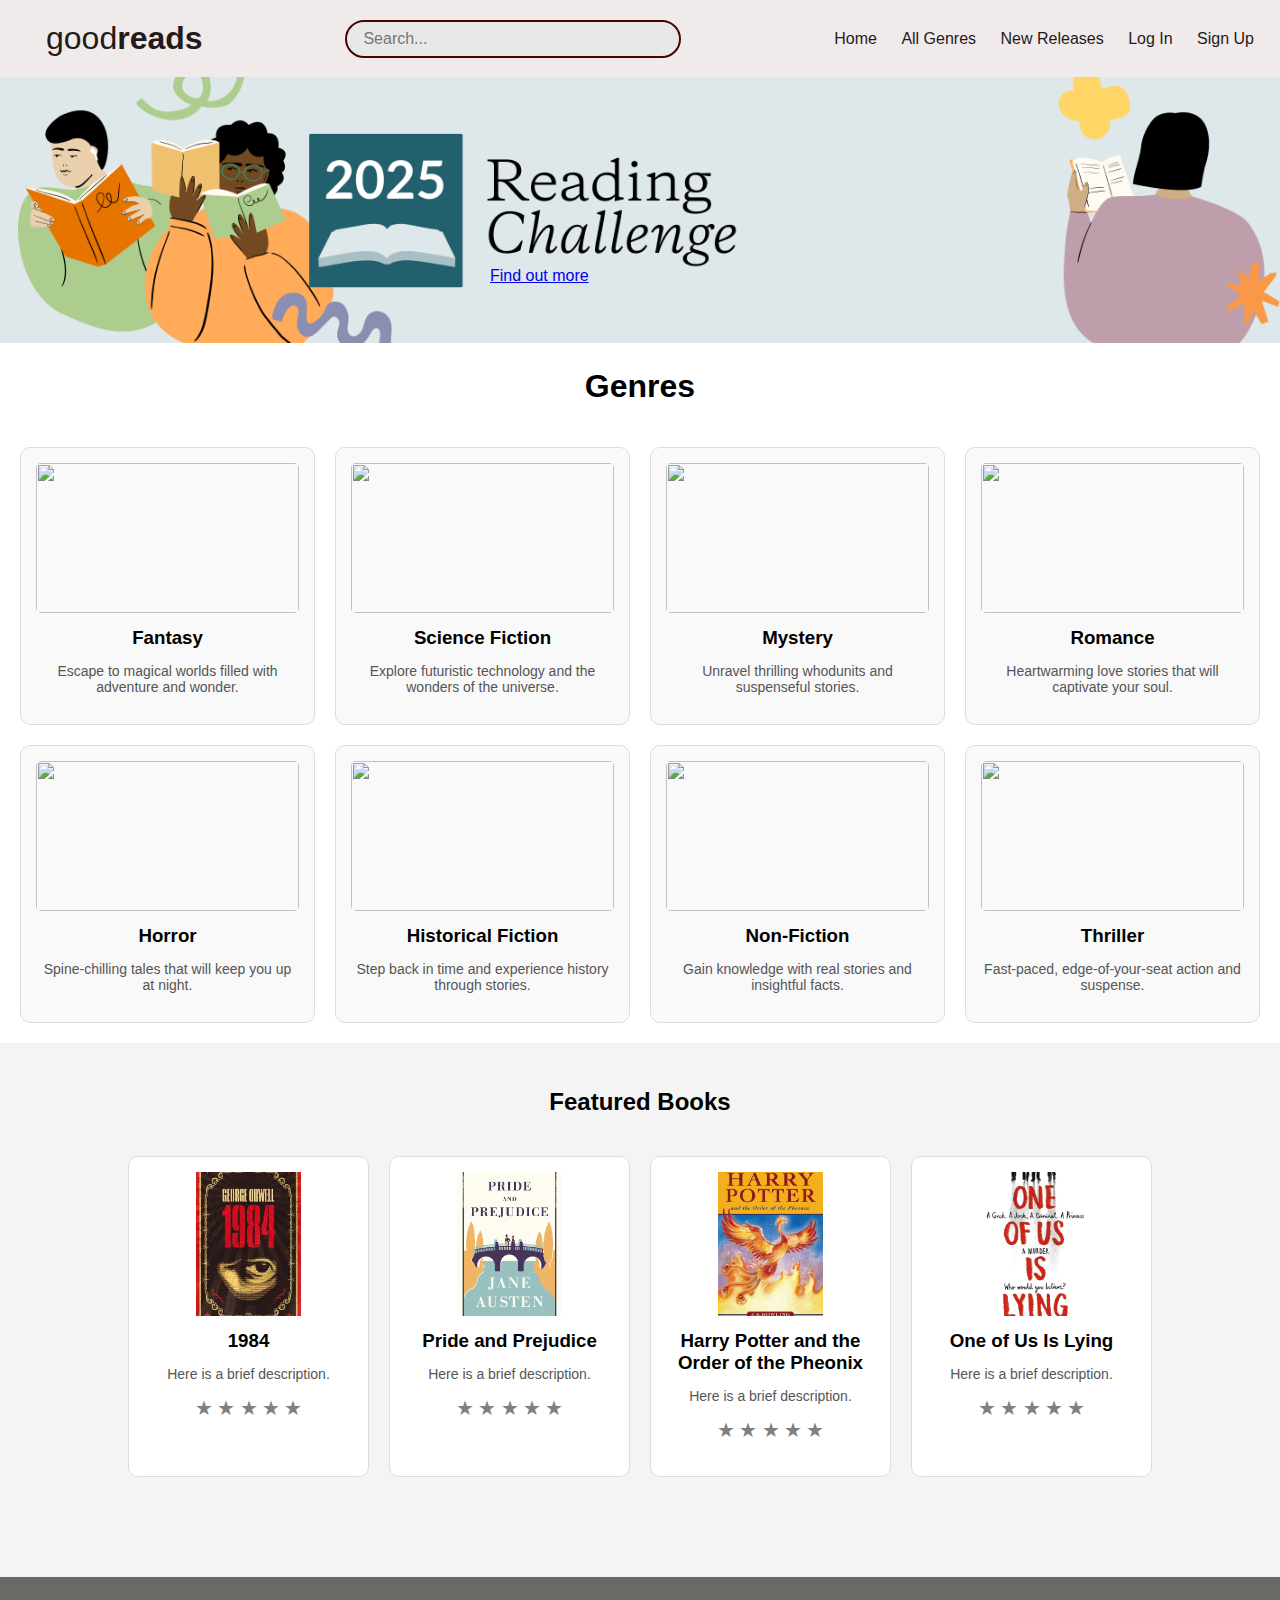
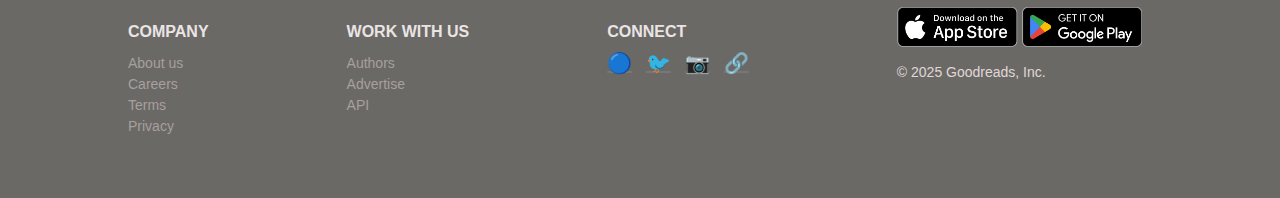
==== Pages/index.html @ 1ebf49a1 "Initial Commit (#0)" ====
<!DOCTYPE html>
<html lang="en">
<head>
    <meta charset="UTF-8">
    <meta name="viewport" content="width=device-width, initial-scale=1.0">
    <title>Goodreads | Home</title>
    <link rel="stylesheet" href="/CSS/styles.css">
    <link rel="icon" type="image/x-icon" href="images/press.ico">
    <script src="/JS/app.js"></script> 
</head>
<body>

    <!-- Navigation Bar -->
    <nav>
        <h1><a href="index.html">good</a>reads</a></h1>
        <form id="search-form">
            <input type="text" id="search-input" placeholder="Search..." />
        </form>

        <ul>
            <li><a href="index.html">Home</a></li>
            <li><a href="#">All Genres</a></li>
            <li><a href="#">New Releases</a></li>
            <li><a href="profile.html">Log In</a></li>
            <li><a href="profile.html">Sign Up</a></li>
        </ul>
    </nav>

    <!-- Banner -->
    <section id="readingChallengeBanner">
        <div class="container">
            <img src="images/2025ReadingChallengeBanner.png" alt="Banner">
            <div class="centered"><a href ="#">Find out more</a></div>
          </div> 
    </section>

    <section><h1 style = "color: black; text-align: center;">Genres</h1></section>
    <section id="genres">
        

        <div class="genre-card">
            <img src="images/fantasy.jpg" alt="">
            <h3>Fantasy</h3>
            <p>Escape to magical worlds filled with adventure and wonder.</p>
        </div>
        <div class="genre-card">
            <img src="images/scifi.jpg" alt="">
            <h3>Science Fiction</h3>
            <p>Explore futuristic technology and the wonders of the universe.</p>
        </div>
        <div class="genre-card">
            <img src="images/mystery.jpg" alt="">
            <h3>Mystery</h3>
            <p>Unravel thrilling whodunits and suspenseful stories.</p>
        </div>
        <div class="genre-card">
            <img src="images/romance.jpg" alt="">
            <h3>Romance</h3>
            <p>Heartwarming love stories that will captivate your soul.</p>
        </div>
        <div class="genre-card">
            <img src="images/horror.jpg" alt="">
            <h3>Horror</h3>
            <p>Spine-chilling tales that will keep you up at night.</p>
        </div>
        <div class="genre-card">
            <img src="images/historical.jpg" alt="">
            <h3>Historical Fiction</h3>
            <p>Step back in time and experience history through stories.</p>
        </div>
        <div class="genre-card">
            <img src="images/nonfiction.jpg" alt="">
            <h3>Non-Fiction</h3>
            <p>Gain knowledge with real stories and insightful facts.</p>
        </div>
        <div class="genre-card">
            <img src="images/thriller.jpg" alt="">
            <h3>Thriller</h3>
            <p>Fast-paced, edge-of-your-seat action and suspense.</p>
        </div>
    </section>

    <!-- Featured Books -->
    <section id="featured-books">
        <h2 style = "color: black;">Featured Books</h2>
        <div class="book-grid">
            <div class="book-card">
                <img src="images/jorjor.jpg" alt="Book 1">
                <h3>1984</h3>
                <p>Here is a brief description.</p>
                <div class="rating">
                    <span>&#9733;</span>
                    <span>&#9733;</span>
                    <span>&#9733;</span>
                    <span>&#9733;</span>
                    <span>&#9733;</span>
                </div>
            </div>
            <div class="book-card">
                <img src="images/pp.jpg" alt="Book 2">
                <h3>Pride and Prejudice</h3>
                <p>Here is a brief description.</p>
                <div class="rating">
                    <span>&#9733;</span>
                    <span>&#9733;</span>
                    <span>&#9733;</span>
                    <span>&#9733;</span>
                    <span>&#9733;</span>
                </div>
            </div>
            <div class="book-card">
                <img src="images/hp.jpg" alt="Book 2">
                <h3>Harry Potter and the Order of the Pheonix</h3>
                <p>Here is a brief description.</p>
                <div class="rating">
                    <span>&#9733;</span>
                    <span>&#9733;</span>
                    <span>&#9733;</span>
                    <span>&#9733;</span>
                    <span>&#9733;</span>
                </div>
            </div>
            <div class="book-card">
                <img src="images/one.jpg" alt="Book 2">
                <h3>One of Us Is Lying</h3>
                <p>Here is a brief description.</p>
                <div class="rating">
                    <span>&#9733;</span>
                    <span>&#9733;</span>
                    <span>&#9733;</span>
                    <span>&#9733;</span>
                    <span>&#9733;</span>
                </div>
            </div>
        </div>
    </section>
    

   <!-- Footer -->
   <footer>
    <div class="footer-section">
        <h3>COMPANY</h3>
        <ul>
            <li><a href="#">About us</a></li>
            <li><a href="#">Careers</a></li>
            <li><a href="#">Terms</a></li>
            <li><a href="#">Privacy</a></li>
        </ul>
    </div>
    <div class="footer-section">
        <h3>WORK WITH US</h3>
        <ul>
            <li><a href="#">Authors</a></li>
            <li><a href="#">Advertise</a></li>
            <li><a href="#">API</a></li>
        </ul>
    </div>
    <div class="footer-section social-icons">
        <h3>CONNECT</h3>
        <a href="#">🔵</a>
        <a href="#">🐦</a>
        <a href="#">📷</a>
        <a href="#">🔗</a>
    </div>
    <div class="footer-section app-links">
        <img src = "images/appleandgoogleplay.png">
        <!--<img src="images/appstore.png" alt="App Store">
        <img src="images/googleplay.png" alt="Google Play">-->
        <p>&copy; 2025 Goodreads, Inc.</p>
    </div>
</footer>

<script>
    // Search bar functionality
    document.getElementById("search-input").addEventListener("keyup", function() {
        let searchQuery = this.value.toLowerCase();
        let books = document.querySelectorAll(".book-card, .genre-card");
        books.forEach(book => {
            let title = book.querySelector("h3").innerText.toLowerCase();
            book.style.display = title.includes(searchQuery) ? "block" : "none";
        });
    });

    // Star rating system
    document.querySelectorAll(".rating span").forEach(star => {
        star.addEventListener("click", function() {
            let parent = this.parentElement;
            let allStars = parent.querySelectorAll("span");
            allStars.forEach(s => s.classList.remove("active"));
            this.classList.add("active");
            let index = Array.from(allStars).indexOf(this);
            for (let i = 0; i <= index; i++) {
                allStars[i].classList.add("active");
            }
        });
    });
</script>

    <!--<script src="script.js"></script>-->
</body>
</html>
---- CSS/styles.css ----
/* General Styles */
body {
  font-family: Arial, sans-serif;
  margin: 0;
  padding: 0;
  background-color: #ffffff;
  color: white;
}

nav {
  background-color: #f1eaea;
  padding: 1rem;
  display: flex;
  justify-content: space-between;
  align-items: center;
  height: 45px;
}

nav ul {
  list-style-type: none;
  margin: 0;
  padding: 0;
}

nav ul li {
  display: inline;
  margin: 0 10px;
}

nav ul li a {
  color: #251A1A;
  text-decoration: none;
}

nav h1{
  padding-left: 30px;
  color: #251A1A;
}

nav h1 a{
  font-weight: 100;
  color: #251A1A;
  text-decoration: none;
}

/* Feed Section */
#readingChallengeBanner img{
  height: 100%;
  width: 100%;
}

#feed h2{
  font-size: 32px;
}

.post {
  background-color: rgb(31, 31, 31);
  border-radius: 5px;
  box-shadow: 0 0 10px rgba(0, 0, 0, 0.1);
  margin-bottom: 1rem;
  padding: 1rem;
}

.post p{
  color: #d6d6d6
};


.post img {
  max-width: 100%;
  border-radius: 5px;
}

.like-btn, .comment-btn {
  background-color: transparent;
  border: none;
  cursor: pointer;
  color: #0073e6;
  margin-right: 10px;
}

.comments {
  margin-top: 1rem;
  display: none;
}

.comment-input {
  width: 100%;
  padding: 0.5rem;
  margin-bottom: 0.5rem;
}

.comment-list {
  margin-top: 0.5rem;
  border-top: 1px solid #ddd;
  padding-top: 0.5rem;
}


/* Profile Section */

/* Profile Section Styling */
#profile {
  background-color: rgb(31, 31, 31); /* You can change this to any background color */
  padding: 1rem;
  margin: 1rem;
  border-radius: 10px;
  display: flex;
  justify-content: space-between; /* Space between text and image */
  align-items: center;
 

  margin-left: 250px;
  margin-right: 250px;
}
/*#profile {
  background-color:  rgb(31, 31, 31);
  border-radius: 5px;
  box-shadow: 0 0 10px rgba(0, 0, 0, 0.1);
  margin: 1rem;
  padding: 1rem;

  margin-left: 250px;
  margin-right: 250px;
}*/

#profile p{
  color: #d6d6d6
};



.profile-content {
  display: flex;
  justify-content: space-between;
  align-items: center;
  width: 100%;
}

.profile-image img {
  border-radius: 50%; /* Makes the image circular */
  height: 100px;
  width: 100px;
  object-fit: cover; /* Ensures the image fits well in the circle */
  margin-right: 50px;
}

.profile-image a {
  margin-left:13px;
  color: white;
}
.profile-image a:hover{
  color: #660033;
}





/* Style for the search bar */
#search-form {
  display: inline-block;
  position: relative;
}

#search-input {
  padding: 0.5rem 1rem;
  border-radius: 20px;  /* This creates the rounded effect */
  border: 2px solid #480303;
  width: 300px;
  font-size: 16px;
  outline: none;
  transition: width 0.4s ease-in-out;
  background-color: #e8e8e8;
}

#search-input:focus {
  width: 400px;  /* Expand the search bar on focus */
  border-color: #1f0610;
}

#search-form button {
  position: absolute;
  right: 10px;
  top: 50%;
  transform: translateY(-50%);
  background: none;
  border: none;
  cursor: pointer;
  font-size: 18px;
  color: #25090a;
  outline: none;
}

nav h1{
  padding-left: 30px;
}

.postPage .like-btn{
  margin-top:25px;
 
}

.timeline-header {
  padding-bottom: 10px;
  border-bottom: 1px solid #e2e7eb;
  line-height: 30px
}

.timeline-header .userimage {
  float: left;
  width: 34px;
  height: 34px;
  border-radius: 40px;
  overflow: hidden;
  margin: -2px 10px -2px 0
}

.timeline-header .username {
  font-size: 16px;
  font-weight: 600
}

.timeline-header .username,
.timeline-header .username a {
  color: #e7ecf0
}

 /* Container holding the image and the text */
 .container {
  position: relative;
  text-align: center;
  color: white;
}

/* Centered text */
.centered {
  position: absolute;
  top: 50%;
  left: 50%;
  transform: translate(-150px, 55px);
} 

#genres {
  display: grid;
  grid-template-columns: repeat(4, 1fr);
  gap: 20px;
  padding: 20px;
  color: #000000;
  text-align: center;
}
.genre-card {
  border: 1px solid #ddd;
  border-radius: 10px;
  overflow: hidden;
  text-align: center;
  padding: 15px;
  background: #f9f9f9;
}
.genre-card img {
  width: 100%;
  height: 150px;
  object-fit: cover;
  border-radius: 5px;
}
.genre-card h3 {
  margin: 10px 0;
  color: #000000;
}
.genre-card p {
  font-size: 14px;
  color: #555;
}

footer {
  background: #6a6966;
  padding: 30px 10%;
  display: flex;
  justify-content: space-between;
  align-items: flex-start;
  flex-wrap: wrap;
  font-size: 14px;
  color: #e0d7d7;
}
.footer-section {
  margin-bottom: 20px;
}
.footer-section h3 {
  margin-bottom: 10px;
  font-size: 16px;
  color: #eae4e4;
}
.footer-section ul {
  list-style: none;
  padding: 0;
}
.footer-section ul li {
  margin-bottom: 5px;
}
.footer-section ul li a {
  text-decoration: none;
  color: #a89f9f;
}
.social-icons a {
  margin-right: 10px;
  font-size: 20px;
  color: #777;
}
.app-links img {
  height: 40px;
  margin-right: 10px;
}

#featured-books {
  padding: 25px 10%;
  padding-bottom: 100px;
  background: #f4f4f4;
  text-align: center;
}
.book-grid {
  display: grid;
  grid-template-columns: repeat(4, 1fr);
  gap: 20px;
  padding-top: 20px;
}
.book-card {
  border: 1px solid #ddd;
  border-radius: 10px;
  overflow: hidden;
  background: white;
  padding: 15px;
  text-align: center;
}
.book-card img {
  width: 50%;
  height: 50%;
  object-fit: cover;
}
.book-card h3 {
  margin: 10px 0;
  color: black;
}
.book-card p {
  font-size: 14px;
  color: #555;
}

.rating span {
  font-size: 20px;
  cursor: pointer;
  color: gray;
}
.rating span:hover,
.rating span.active {
  color: gold;
}
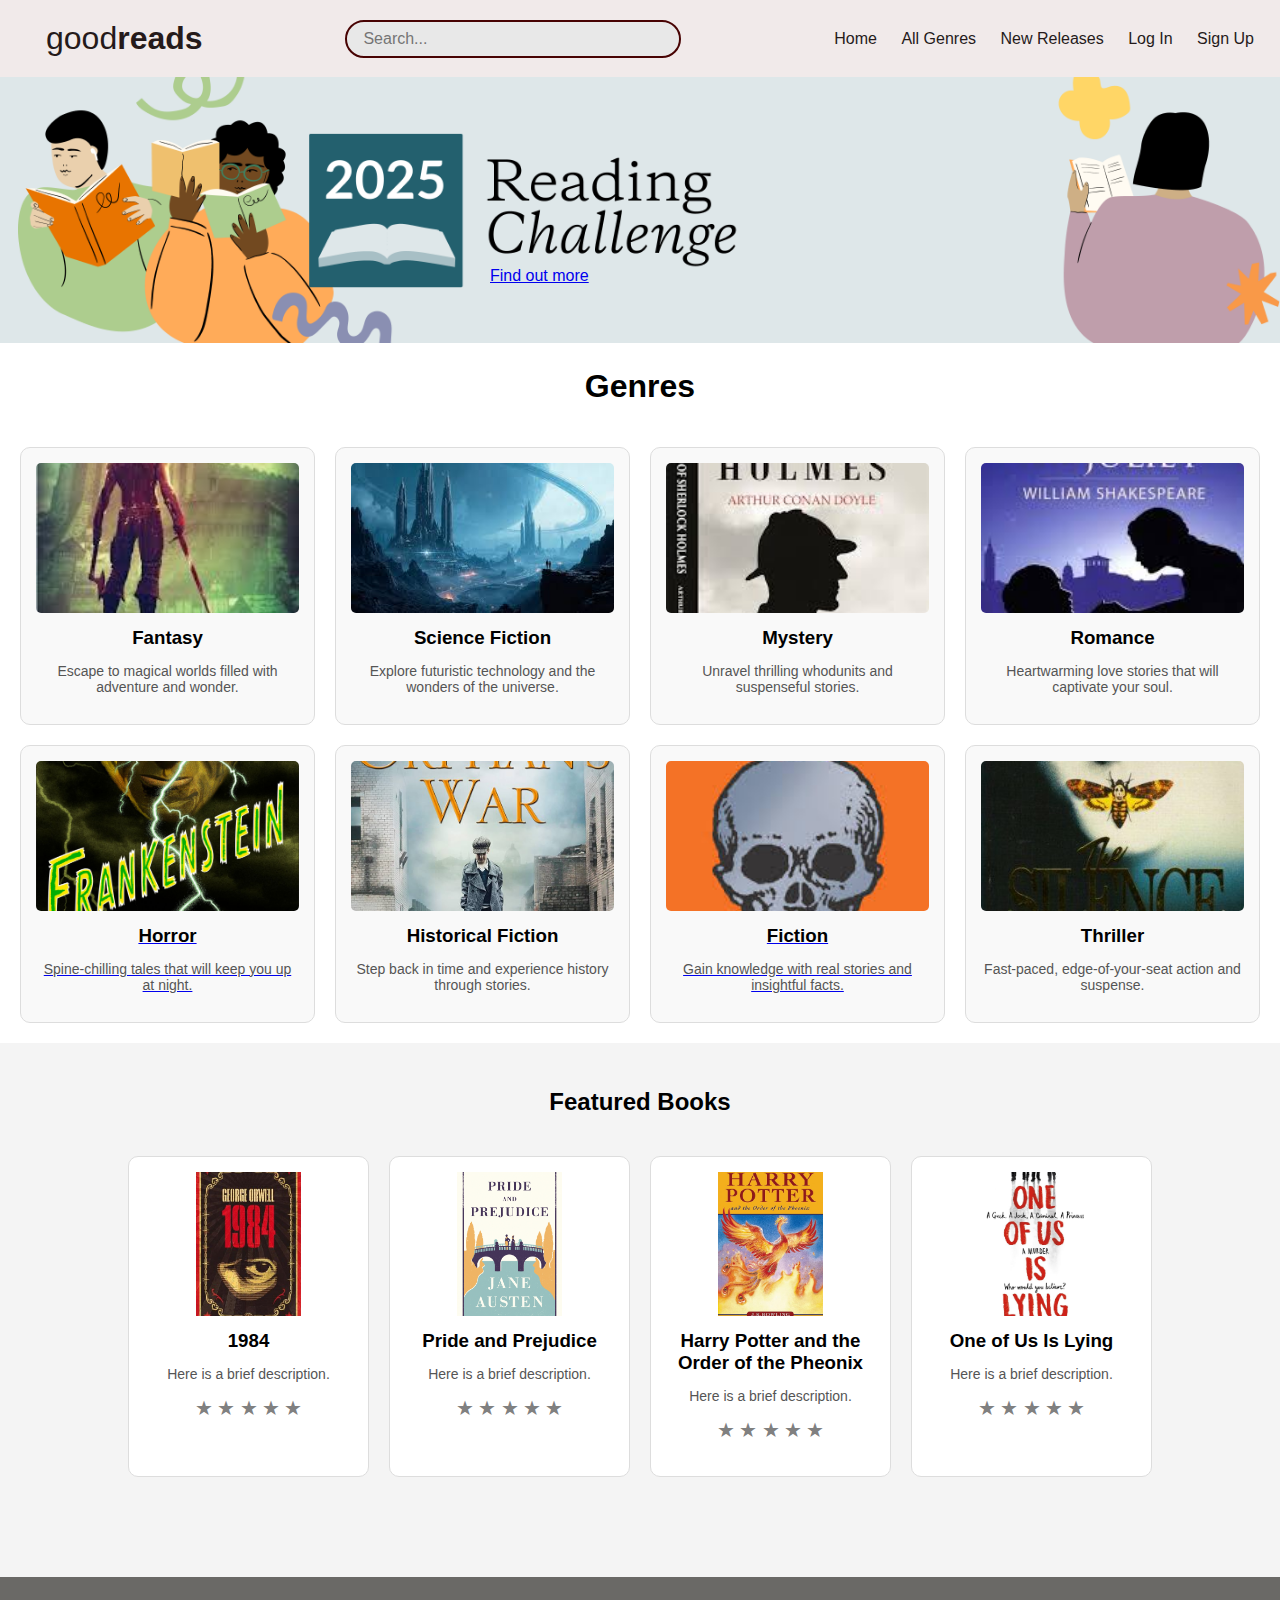
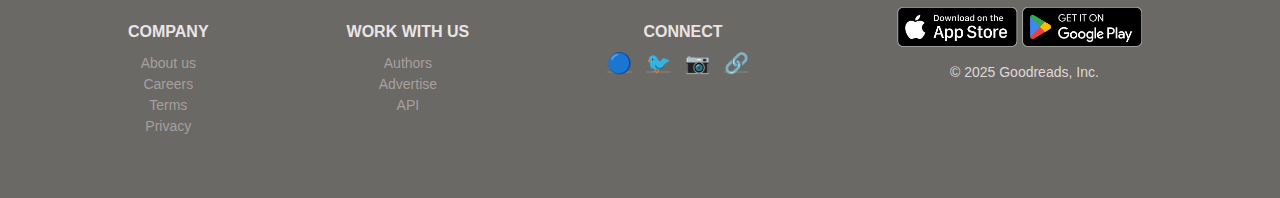
==== commit 53a7c6c0: "Commit (#7) - Final?" ====
--- a/Pages/index.html
+++ b/Pages/index.html
@@ -5,7 +5,7 @@
     <meta name="viewport" content="width=device-width, initial-scale=1.0">
     <title>Goodreads | Home</title>
     <link rel="stylesheet" href="/CSS/styles.css">
-    <link rel="icon" type="image/x-icon" href="images/press.ico">
+    <link rel="icon" type="image/x-icon" href="/Resources/images/press.ico">
     <script src="/JS/app.js"></script> 
 </head>
 <body>
@@ -17,10 +17,11 @@
             <input type="text" id="search-input" placeholder="Search..." />
         </form>
 
-        <ul>
+        <button id="menu-toggle">☰</button>
+        <ul id="nav-links">
             <li><a href="index.html">Home</a></li>
-            <li><a href="#">All Genres</a></li>
-            <li><a href="#">New Releases</a></li>
+            <li><a href="genres.html">All Genres</a></li>
+            <li><a href="test.html">New Releases</a></li>
             <li><a href="profile.html">Log In</a></li>
             <li><a href="profile.html">Sign Up</a></li>
         </ul>
@@ -29,7 +30,7 @@
     <!-- Banner -->
     <section id="readingChallengeBanner">
         <div class="container">
-            <img src="images/2025ReadingChallengeBanner.png" alt="Banner">
+            <img src="/Resources/images/2025ReadingChallengeBanner.png" alt="Banner">
             <div class="centered"><a href ="#">Find out more</a></div>
           </div> 
     </section>
@@ -39,42 +40,42 @@
         
 
         <div class="genre-card">
-            <img src="images/fantasy.jpg" alt="">
+            <img src="/Resources/images/gerard.jpg" alt="">
             <h3>Fantasy</h3>
             <p>Escape to magical worlds filled with adventure and wonder.</p>
         </div>
         <div class="genre-card">
-            <img src="images/scifi.jpg" alt="">
+            <img src="/Resources/images/science.png" alt="">
             <h3>Science Fiction</h3>
             <p>Explore futuristic technology and the wonders of the universe.</p>
         </div>
         <div class="genre-card">
-            <img src="images/mystery.jpg" alt="">
+            <img src="/Resources/images/sherlock.png" alt="">
             <h3>Mystery</h3>
             <p>Unravel thrilling whodunits and suspenseful stories.</p>
         </div>
         <div class="genre-card">
-            <img src="images/romance.jpg" alt="">
+            <img src="/Resources/images/romeo.png" alt="">
             <h3>Romance</h3>
             <p>Heartwarming love stories that will captivate your soul.</p>
         </div>
-        <div class="genre-card">
-            <img src="images/horror.jpg" alt="">
+        <a href="Horror.html"><div class="genre-card">
+            <img src="/Resources/images/frankenstein-83.jpg" alt="">
             <h3>Horror</h3>
             <p>Spine-chilling tales that will keep you up at night.</p>
-        </div>
+        </div></a>
         <div class="genre-card">
-            <img src="images/historical.jpg" alt="">
+            <img src="/Resources/images/orphan.jpg" alt="">
             <h3>Historical Fiction</h3>
             <p>Step back in time and experience history through stories.</p>
         </div>
+        <a href = "Fiction.html"><div class="genre-card">
+            <img src="/Resources/images/Train.jpg" alt="">
+            <h3>Fiction</h3>
+            <p>Gain knowledge with real stories and insightful facts.</p>
+        </div></a>
         <div class="genre-card">
-            <img src="images/nonfiction.jpg" alt="">
-            <h3>Non-Fiction</h3>
-            <p>Gain knowledge with real stories and insightful facts.</p>
-        </div>
-        <div class="genre-card">
-            <img src="images/thriller.jpg" alt="">
+            <img src="/Resources/images/sotl.jpg" alt="">
             <h3>Thriller</h3>
             <p>Fast-paced, edge-of-your-seat action and suspense.</p>
         </div>
@@ -85,7 +86,7 @@
         <h2 style = "color: black;">Featured Books</h2>
         <div class="book-grid">
             <div class="book-card">
-                <img src="images/jorjor.jpg" alt="Book 1">
+                <img src="/Resources/images/jorjor.jpg" alt="Book 1">
                 <h3>1984</h3>
                 <p>Here is a brief description.</p>
                 <div class="rating">
@@ -97,7 +98,7 @@
                 </div>
             </div>
             <div class="book-card">
-                <img src="images/pp.jpg" alt="Book 2">
+                <img src="/Resources/images/pp.jpg" alt="Book 2">
                 <h3>Pride and Prejudice</h3>
                 <p>Here is a brief description.</p>
                 <div class="rating">
@@ -109,7 +110,7 @@
                 </div>
             </div>
             <div class="book-card">
-                <img src="images/hp.jpg" alt="Book 2">
+                <img src="/Resources/images/hp.jpg" alt="Book 2">
                 <h3>Harry Potter and the Order of the Pheonix</h3>
                 <p>Here is a brief description.</p>
                 <div class="rating">
@@ -121,7 +122,7 @@
                 </div>
             </div>
             <div class="book-card">
-                <img src="images/one.jpg" alt="Book 2">
+                <img src="/Resources/images/one.jpg" alt="Book 2">
                 <h3>One of Us Is Lying</h3>
                 <p>Here is a brief description.</p>
                 <div class="rating">
@@ -163,39 +164,12 @@
         <a href="#">🔗</a>
     </div>
     <div class="footer-section app-links">
-        <img src = "images/appleandgoogleplay.png">
+        <img src = "/Resources/images/appleandgoogleplay.png">
         <!--<img src="images/appstore.png" alt="App Store">
         <img src="images/googleplay.png" alt="Google Play">-->
         <p>&copy; 2025 Goodreads, Inc.</p>
     </div>
 </footer>
 
-<script>
-    // Search bar functionality
-    document.getElementById("search-input").addEventListener("keyup", function() {
-        let searchQuery = this.value.toLowerCase();
-        let books = document.querySelectorAll(".book-card, .genre-card");
-        books.forEach(book => {
-            let title = book.querySelector("h3").innerText.toLowerCase();
-            book.style.display = title.includes(searchQuery) ? "block" : "none";
-        });
-    });
-
-    // Star rating system
-    document.querySelectorAll(".rating span").forEach(star => {
-        star.addEventListener("click", function() {
-            let parent = this.parentElement;
-            let allStars = parent.querySelectorAll("span");
-            allStars.forEach(s => s.classList.remove("active"));
-            this.classList.add("active");
-            let index = Array.from(allStars).indexOf(this);
-            for (let i = 0; i <= index; i++) {
-                allStars[i].classList.add("active");
-            }
-        });
-    });
-</script>
-
-    <!--<script src="script.js"></script>-->
 </body>
 </html>
--- a/CSS/styles.css
+++ b/CSS/styles.css
@@ -5,7 +5,7 @@
   padding: 0;
   background-color: #ffffff;
   color: white;
-}
+} 
 
 nav {
   background-color: #f1eaea;
@@ -41,6 +41,14 @@
   font-weight: 100;
   color: #251A1A;
   text-decoration: none;
+}
+
+#menu-toggle {
+  display: none;
+  background: none;
+  border: none;
+  color: white;
+  font-size: 24px;
 }
 
 /* Feed Section */
@@ -353,4 +361,103 @@
 .rating span:hover,
 .rating span.active {
   color: gold;
+}
+
+/* Responsive Design */
+@media (max-width: 768px) {
+  nav ul {
+      display: none;
+      flex-direction: column;
+      background: #333;
+      width: 100%;
+      position: absolute;
+      top: 50px;
+      left: 0;
+      padding: 10px;
+  }
+
+  nav ul.active {
+      display: flex;
+  }
+
+  #menu-toggle {
+      display: block;
+  }
+
+}
+#searchBar {
+	width: 100%;
+	padding: 10px;
+	margin-bottom: 20px;
+	font-size: 16px;
+	border: 1px solid #ccc;
+	border-radius: 5px;
+	}
+.GenContainer {
+    width: 80%;
+    margin: auto;
+    padding: 20px;
+}
+.grid-container {
+    display: grid;
+    grid-template-columns: repeat(4, 1fr);
+    gap: 10px;
+    justify-content: center;
+}
+
+.genre {
+    background-color: white;
+    padding: 20px;
+    border-radius: 5px;
+    box-shadow: 2px 2px 10px rgba(0, 0, 0, 0.1);
+    font-size: 18px;
+    font-weight: bold;
+    text-align: center;
+    cursor: pointer;
+}
+
+body {
+  font-family: Arial, sans-serif;
+  text-align: center;
+}
+.container_b {
+  width: 80%;
+  margin: auto;
+  padding-bottom: 20px;
+  padding-top: 20px;
+  color: rgb(36, 36, 36);
+}
+#searchBar {
+  width: 100%;
+  padding: 10px;
+  margin-bottom: 20px;
+  font-size: 16px;
+}
+.genres {
+  display: grid;
+  grid-template-columns: repeat(4, 1fr);
+  gap: 10px;
+}
+.genre {
+  padding: 15px;
+  background-color: #f0f0f0;
+  border-radius: 5px;
+  cursor: pointer;
+}
+.genre a {
+  color: #000000;
+  text-decoration: none;
+}
+
+.hidden {
+  display: none;
+}
+.load-more {
+  margin-top: 20px;
+  padding: 10px 20px;
+  background-color: #007bff;
+  color: white;
+  border: none;
+  cursor: pointer;
+  border-radius: 5px;
 }